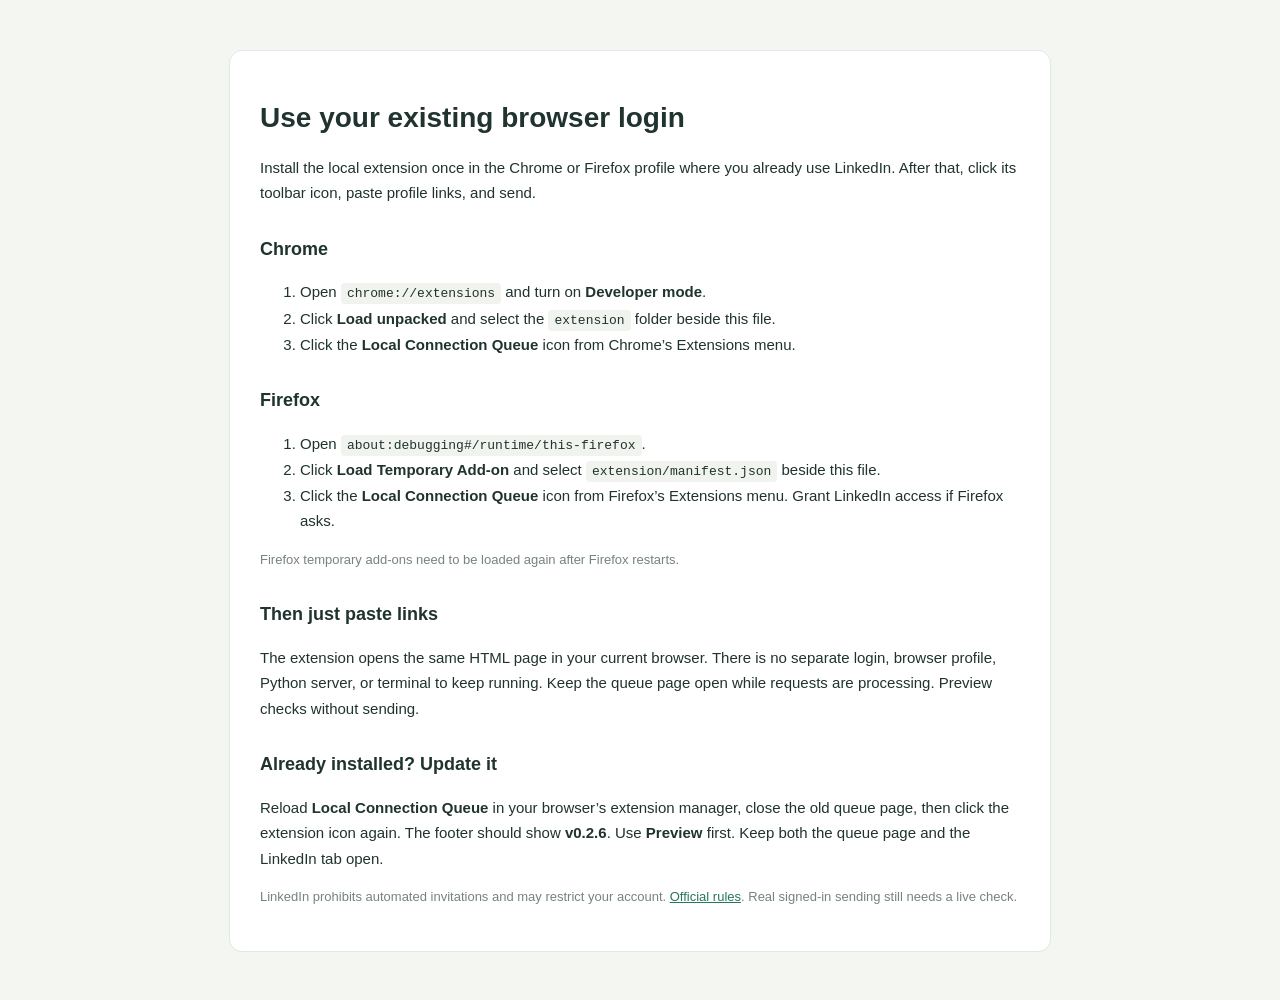
==== INSTALL.html @ 18b3606a "Add local connection queue extension v0.2.6" ====
<!doctype html>
<html lang="en"><head><meta charset="utf-8"><meta name="viewport" content="width=device-width, initial-scale=1"><title>Connection queue setup</title>
<style>body{font:15px/1.7 "Segoe UI",sans-serif;color:#20332f;background:#f4f6f2;margin:0}main{max-width:760px;margin:50px auto;padding:30px;background:white;border:1px solid #e2e8e3;border-radius:13px}h1{font-size:28px;line-height:1.3}h2{font-size:18px;margin-top:28px}code{background:#f0f3ee;padding:3px 6px;border-radius:4px;font-size:13px}a{color:#27765f}.muted{color:#76837e;font-size:13px}@media(max-width:800px){main{margin:20px;padding:22px}}</style></head><body><main>
<h1>Use your existing browser login</h1><p>Install the local extension once in the Chrome or Firefox profile where you already use LinkedIn. After that, click its toolbar icon, paste profile links, and send.</p>
<h2>Chrome</h2><ol><li>Open <code>chrome://extensions</code> and turn on <strong>Developer mode</strong>.</li><li>Click <strong>Load unpacked</strong> and select the <code>extension</code> folder beside this file.</li><li>Click the <strong>Local Connection Queue</strong> icon from Chrome’s Extensions menu.</li></ol>
<h2>Firefox</h2><ol><li>Open <code>about:debugging#/runtime/this-firefox</code>.</li><li>Click <strong>Load Temporary Add-on</strong> and select <code>extension/manifest.json</code> beside this file.</li><li>Click the <strong>Local Connection Queue</strong> icon from Firefox’s Extensions menu. Grant LinkedIn access if Firefox asks.</li></ol><p class="muted">Firefox temporary add-ons need to be loaded again after Firefox restarts.</p>
<h2>Then just paste links</h2><p>The extension opens the same HTML page in your current browser. There is no separate login, browser profile, Python server, or terminal to keep running. Keep the queue page open while requests are processing. Preview checks without sending.</p>
<h2>Already installed? Update it</h2><p>Reload <strong>Local Connection Queue</strong> in your browser’s extension manager, close the old queue page, then click the extension icon again. The footer should show <strong>v0.2.6</strong>. Use <strong>Preview</strong> first. Keep both the queue page and the LinkedIn tab open.</p>
<p class="muted">LinkedIn prohibits automated invitations and may restrict your account. <a href="https://www.linkedin.com/help/linkedin/answer/a1341387">Official rules</a>. Real signed-in sending still needs a live check.</p>
</main></body></html>
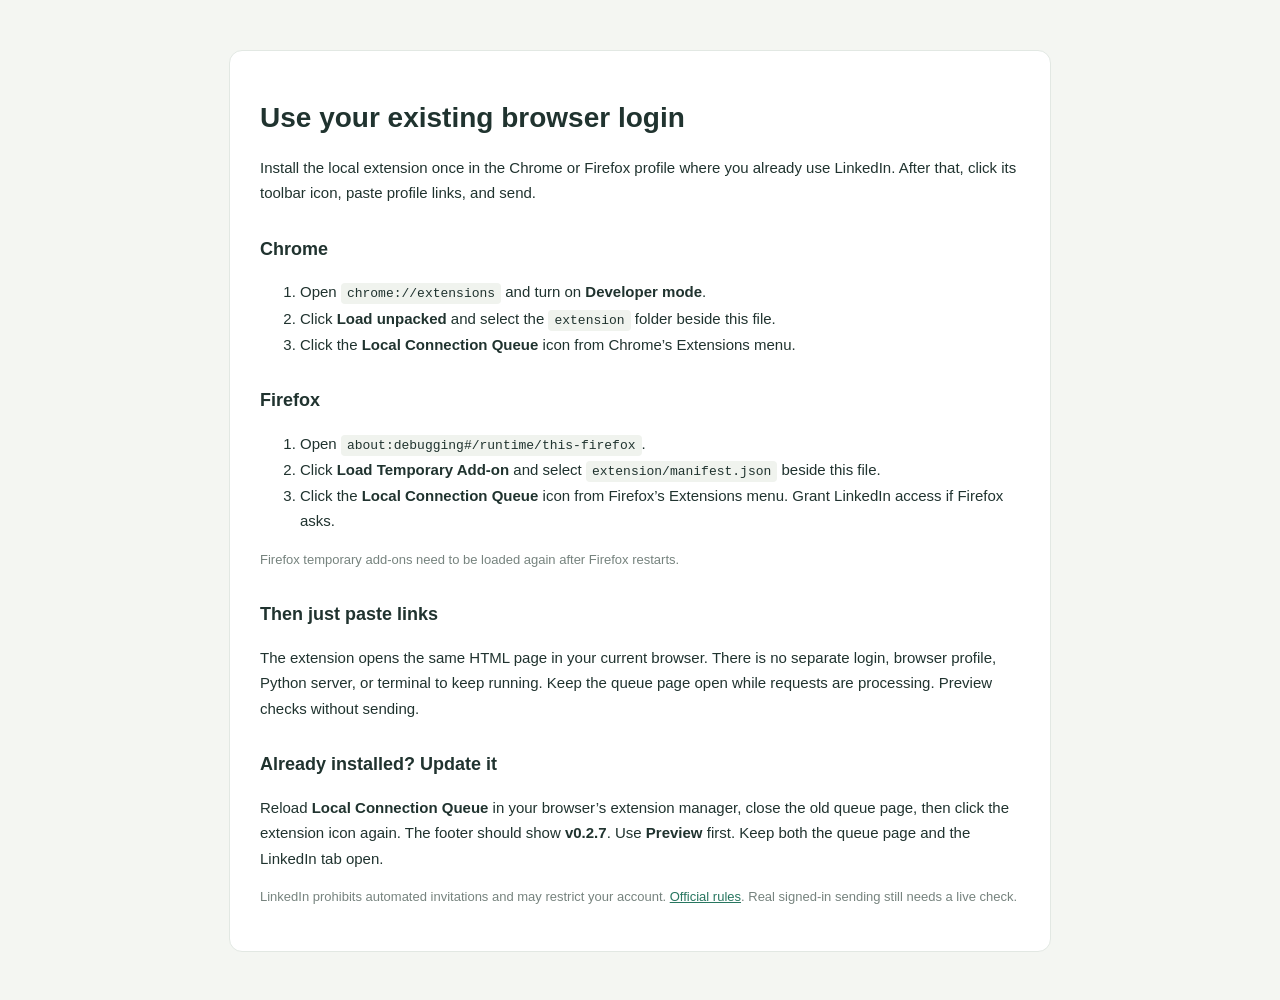
==== commit edc10792: "Skip email-required invitations and continue queue" ====
--- a/INSTALL.html
+++ b/INSTALL.html
@@ -5,6 +5,6 @@
 <h2>Chrome</h2><ol><li>Open <code>chrome://extensions</code> and turn on <strong>Developer mode</strong>.</li><li>Click <strong>Load unpacked</strong> and select the <code>extension</code> folder beside this file.</li><li>Click the <strong>Local Connection Queue</strong> icon from Chrome’s Extensions menu.</li></ol>
 <h2>Firefox</h2><ol><li>Open <code>about:debugging#/runtime/this-firefox</code>.</li><li>Click <strong>Load Temporary Add-on</strong> and select <code>extension/manifest.json</code> beside this file.</li><li>Click the <strong>Local Connection Queue</strong> icon from Firefox’s Extensions menu. Grant LinkedIn access if Firefox asks.</li></ol><p class="muted">Firefox temporary add-ons need to be loaded again after Firefox restarts.</p>
 <h2>Then just paste links</h2><p>The extension opens the same HTML page in your current browser. There is no separate login, browser profile, Python server, or terminal to keep running. Keep the queue page open while requests are processing. Preview checks without sending.</p>
-<h2>Already installed? Update it</h2><p>Reload <strong>Local Connection Queue</strong> in your browser’s extension manager, close the old queue page, then click the extension icon again. The footer should show <strong>v0.2.6</strong>. Use <strong>Preview</strong> first. Keep both the queue page and the LinkedIn tab open.</p>
+<h2>Already installed? Update it</h2><p>Reload <strong>Local Connection Queue</strong> in your browser’s extension manager, close the old queue page, then click the extension icon again. The footer should show <strong>v0.2.7</strong>. Use <strong>Preview</strong> first. Keep both the queue page and the LinkedIn tab open.</p>
 <p class="muted">LinkedIn prohibits automated invitations and may restrict your account. <a href="https://www.linkedin.com/help/linkedin/answer/a1341387">Official rules</a>. Real signed-in sending still needs a live check.</p>
 </main></body></html>
